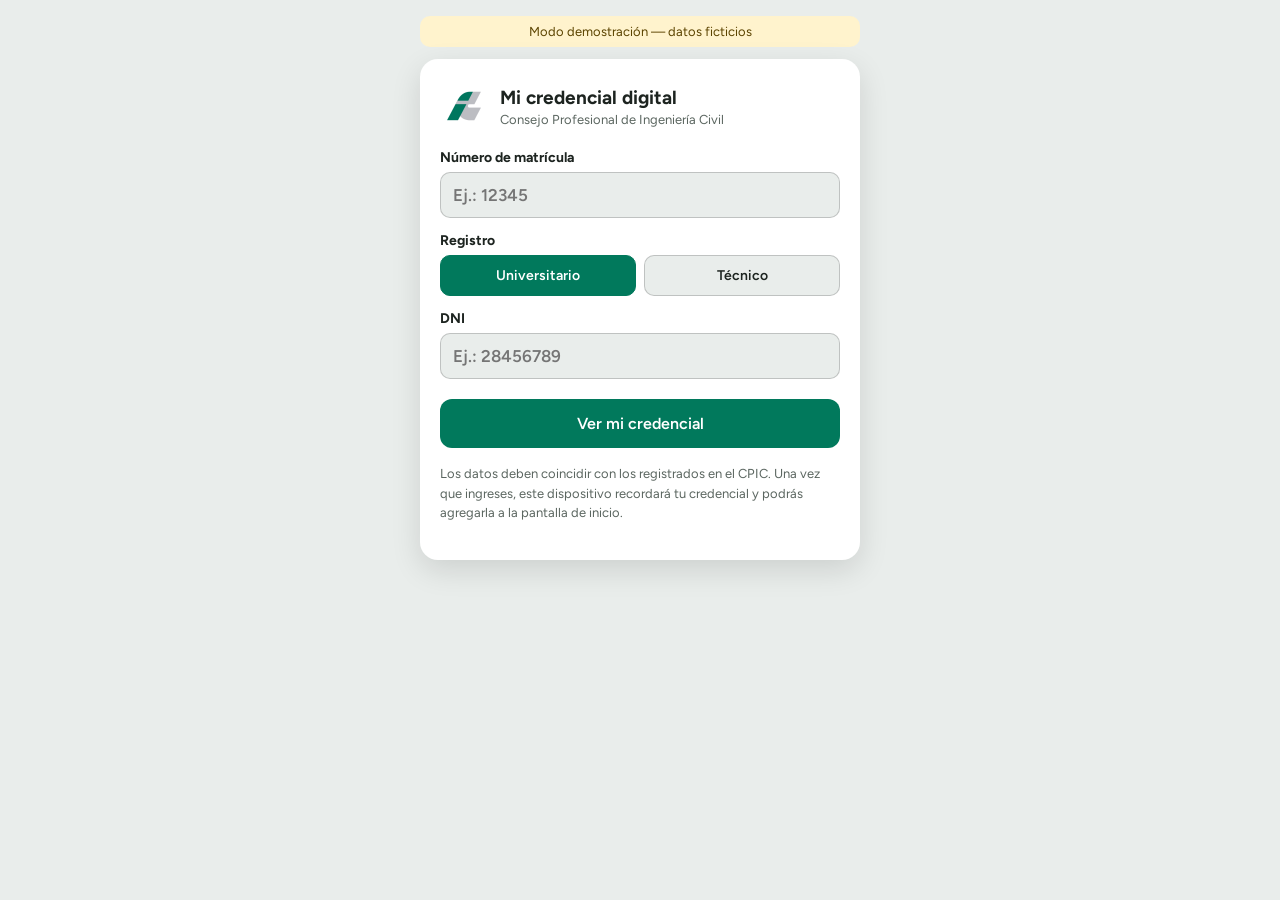
==== credencial/index.html @ 26dfe08c "Subo Credencial Digital" ====
<!doctype html>
<html lang="es">
<head>
<meta charset="utf-8">
<meta name="viewport" content="width=device-width, initial-scale=1, viewport-fit=cover">
<title>Credencial CPIC</title>
<meta name="theme-color" content="#05785b">
<meta name="robots" content="noindex, nofollow">
<link rel="manifest" href="manifest.json">
<link rel="icon" href="icono-192.png">
<link rel="apple-touch-icon" href="icono-192.png">
<meta name="apple-mobile-web-app-capable" content="yes">
<meta name="apple-mobile-web-app-title" content="Credencial CPIC">
<link rel="stylesheet" href="lib/fuentes.css">
<script src="lib/qrcode.min.js"></script>
<script src="config.js"></script>
<style>
  :root{
    --verde:#01795c; --verde-osc:#0b4f3c; --tinta:#1d2622; --gris:#5c6460; --naranja:#c46f0e;
    --rojo:#b3261e; --azul:#1f5f8b; --fondo:#e9edeb; --texto:#1d2420; --sub:#5b6660; --panel:#ffffff;
  }
  @media (prefers-color-scheme: dark){
    :root{ --fondo:#121614; --texto:#e8ece9; --sub:#9aa59f; --panel:#1c2220; }
  }
  *{box-sizing:border-box}
  html,body{margin:0}
  body{
    background:var(--fondo); color:var(--texto);
    font-family:"Figtree",system-ui,sans-serif;
    min-height:100vh; display:flex; flex-direction:column; align-items:center;
    padding:max(16px,env(safe-area-inset-top)) 16px 32px;
  }
  .wrap{width:100%; max-width:440px}

  /* ---------- Tarjeta: reproduce la plantilla v4 (419 x 680 pt) ---------- */
  .tarjeta-box{ border-radius:18px; overflow:hidden; box-shadow:0 10px 30px rgba(0,0,0,.22); background:var(--panel)}
  .tarjeta{ container-type:inline-size; position:relative; width:100%; aspect-ratio:419.04/679.92; overflow:hidden; }
  .tarjeta{ --u: calc(100cqw / 419.04); }
  .fondo{position:absolute; inset:0; background:url(fondo.jpg) center/100% 100% no-repeat}
  .campo{ position:absolute; line-height:1; white-space:nowrap; color:var(--tinta); }
  .f-mat{ right:calc(var(--u)*23.5); top:calc(var(--u)*64.6); font-size:calc(var(--u)*27); font-weight:600; color:var(--verde)}
  .f-ape{ left:calc(var(--u)*154.5); top:calc(var(--u)*183.6); font-size:calc(var(--u)*25.5); font-weight:600}
  .f-nom{ left:calc(var(--u)*154.5); top:calc(var(--u)*214.6); font-size:calc(var(--u)*19.5); font-weight:400}
  .f-dni{ left:calc(var(--u)*154.5); top:calc(var(--u)*248.4); font-size:calc(var(--u)*12); font-weight:400; color:var(--gris)}
  .f-tit{ left:calc(var(--u)*24); top:calc(var(--u)*311.7); font-size:calc(var(--u)*13.5); font-weight:700; color:var(--verde-osc)}
  .f-ins{ left:calc(var(--u)*24); top:calc(var(--u)*352.5); font-size:calc(var(--u)*11.25); font-weight:500}
  .f-exp{ left:calc(var(--u)*24); top:calc(var(--u)*390.7); font-size:calc(var(--u)*11.25); font-weight:500}
  .f-alt{ left:calc(var(--u)*218.6); top:calc(var(--u)*390.7); font-size:calc(var(--u)*11.25); font-weight:500}
  .foto{
    position:absolute; left:calc(var(--u)*23.2); top:calc(var(--u)*123.7);
    width:calc(var(--u)*113.4); height:calc(var(--u)*140.4); border-radius:calc(var(--u)*6);
    background:#dfe3e1 center/cover no-repeat;
  }
  .foto.vacia{
    background-image:url("data:image/svg+xml;utf8,%3Csvg xmlns='http://www.w3.org/2000/svg' viewBox='0 0 113 140'%3E%3Crect width='113' height='140' fill='%23dfe3e1'/%3E%3Ccircle cx='56.5' cy='54' r='22' fill='%23b9c1bd'/%3E%3Cpath d='M12 140c3-30 21-46 44.5-46S98 110 101 140z' fill='%23b9c1bd'/%3E%3C/svg%3E");
  }
  .brillo{
    position:absolute; inset:0; pointer-events:none;
    background:linear-gradient(115deg, transparent 38%, rgba(255,255,255,.35) 48%, rgba(255,255,255,.08) 55%, transparent 64%);
    background-size:300% 100%; animation:brillo 4.5s linear infinite;
  }
  @keyframes brillo{ from{background-position:120% 0} to{background-position:-120% 0} }
  .anulada .tarjeta > :not(.banda){ filter:grayscale(.95) brightness(.92)}
  .banda{
    display:none; position:absolute; left:-12%; right:-12%; top:40%;
    transform:rotate(-24deg); background:rgba(179,38,30,.93); color:#fff;
    text-align:center; font-weight:800; letter-spacing:.08em;
    font-size:calc(var(--u)*27); padding:calc(var(--u)*9) 0; box-shadow:0 4px 18px rgba(0,0,0,.3)
  }
  .anulada .banda{display:block}
  .fallecido .banda{background:rgba(45,52,49,.94); letter-spacing:.14em}

  /* ---------- Franja en vivo ---------- */
  .vivo{ display:flex; align-items:center; gap:14px; padding:14px 16px; background:var(--panel); border-top:1px solid rgba(0,0,0,.06); }
  .estado{flex:1; min-width:0}
  .chip{ display:inline-flex; align-items:center; gap:7px; font-weight:800; font-size:13px; letter-spacing:.02em;
         white-space:nowrap; padding:6px 11px; border-radius:999px; color:#fff; background:var(--verde); }
  @media (max-width:340px){ .chip{font-size:11.5px; padding:5px 9px; gap:5px} .vivo{gap:10px; padding:12px} }
  .chip .punto{width:9px; height:9px; border-radius:50%; background:#9cf2c4; animation:latido 1.4s ease-in-out infinite}
  @keyframes latido{0%,100%{opacity:.35; transform:scale(.8)} 50%{opacity:1; transform:scale(1.15)}}
  .chip.adh{background:var(--azul)} .chip.adh .punto{background:#bfe3ff}
  .chip.mal{background:var(--rojo)} .chip.mal .punto{background:#ffc4bf}
  .chip.gris{background:#6b726e} .chip.gris .punto{animation:none}
  .chip.fall{background:#2d3431} .chip.fall .punto{display:none}
  .reloj{margin-top:8px; font-size:14px; font-weight:600; font-variant-numeric:tabular-nums}
  .consulta{font-size:12px; color:var(--sub); margin-top:3px; line-height:1.35}
  .qr{display:block; flex:none; background:#fff; padding:6px; border-radius:8px; line-height:0}
  .qr img,.qr canvas{width:120px!important; height:120px!important}
  @media (max-width:340px){ .qr img,.qr canvas{width:104px!important; height:104px!important} }
  .codigo{font-size:11px; color:var(--sub); margin-top:4px; letter-spacing:.04em; text-align:center}

  .acciones{display:flex; gap:10px; margin-top:16px; flex-wrap:wrap}
  .btn{ flex:1 1 180px; text-align:center; padding:12px 14px; border-radius:12px; font:600 15px "Figtree",sans-serif;
        border:1px solid rgba(0,0,0,.12); background:var(--panel); color:var(--texto); cursor:pointer; text-decoration:none }
  .btn.prim{background:var(--verde); color:#fff; border-color:transparent}
  .ayuda{display:none; margin-top:12px; background:var(--panel); border-radius:12px; padding:14px 16px; font-size:14px; line-height:1.5}
  .ayuda.abierta{display:block}
  .ayuda ol{margin:6px 0 0; padding-left:20px}
  .aviso{margin-top:14px; font-size:13px; color:var(--sub); text-align:center; line-height:1.45}
  .demo{background:#fff3cd; color:#5c4400; border-radius:10px; padding:8px 12px; font-size:13px; margin-bottom:12px; text-align:center}
  .mensaje{background:var(--panel); border-radius:16px; padding:28px 22px; text-align:center; line-height:1.5}
  .mensaje h1{font-size:20px; margin:12px 0 8px}
  .mensaje img{width:64px; height:64px; border-radius:14px}
  .ingreso{background:var(--panel); border-radius:18px; padding:24px 20px; box-shadow:0 10px 30px rgba(0,0,0,.12)}
  .ingreso .cab{display:flex; align-items:center; gap:12px; margin-bottom:18px}
  .ingreso .cab img{width:48px; height:48px; border-radius:12px}
  .ingreso h1{font-size:19px; margin:0; line-height:1.2}
  .ingreso .cab p{margin:2px 0 0; font-size:13px; color:var(--sub)}
  .ingreso label{display:block; font-weight:700; font-size:14px; margin:14px 0 6px}
  .ingreso input{width:100%; font:600 17px "Figtree",sans-serif; padding:12px; border-radius:10px;
    border:1px solid rgba(0,0,0,.18); background:var(--fondo); color:var(--texto)}
  .seg{display:flex; gap:8px}
  .seg label{flex:1; margin:0; font-weight:600; border:1px solid rgba(0,0,0,.18); border-radius:10px; padding:11px 8px;
    text-align:center; cursor:pointer; background:var(--fondo)}
  .seg input{position:absolute; opacity:0; width:1px; height:1px}
  .seg input:checked + span{color:#fff}
  .seg label:has(input:checked){background:var(--verde); border-color:var(--verde); color:#fff}
  .seg input:focus-visible + span{outline:2px solid var(--verde); outline-offset:4px}
  .ingreso .btn{width:100%; margin-top:20px; font-size:16px; padding:14px}
  .msg{margin-top:14px; font-size:14px; line-height:1.45; border-radius:10px; padding:10px 12px; background:#fdecea; color:#8a1c14}
  .ayuda-ing{margin-top:16px; font-size:13px; color:var(--sub); line-height:1.5}
  .cambiar{display:block; margin:14px auto 0; background:none; border:0; color:var(--sub); font:500 13px "Figtree",sans-serif;
    text-decoration:underline; cursor:pointer}
  [hidden]{display:none!important}
</style>
</head>
<body>
<div class="wrap">
  <div id="demo" class="demo" hidden>Modo demostración — datos ficticios</div>

  <div id="cargando" class="mensaje"><img src="icono-192.png" alt=""><h1>Cargando…</h1></div>

  <form id="ingreso" class="ingreso" hidden novalidate>
    <div class="cab">
      <img src="icono-192.png" alt="">
      <div><h1>Mi credencial digital</h1><p>Consejo Profesional de Ingeniería Civil</p></div>
    </div>
    <label for="iMat">Número de matrícula</label>
    <input id="iMat" inputmode="numeric" autocomplete="off" placeholder="Ej.: 12345" required>
    <label>Registro</label>
    <div class="seg" role="radiogroup">
      <label><input type="radio" name="iReg" value="U" checked><span>Universitario</span></label>
      <label><input type="radio" name="iReg" value="T"><span>Técnico</span></label>
    </div>
    <label for="iDni">DNI</label>
    <input id="iDni" inputmode="numeric" autocomplete="off" placeholder="Ej.: 28456789" required>
    <button class="btn prim" type="submit" id="iBtn">Ver mi credencial</button>
    <div class="msg" id="iMsg" hidden></div>
    <p class="ayuda-ing">Los datos deben coincidir con los registrados en el CPIC. Una vez que ingreses,
      este dispositivo recordará tu credencial y podrás agregarla a la pantalla de inicio.</p>
  </form>

  <div id="error" class="mensaje" hidden>
    <img src="icono-192.png" alt="">
    <h1 id="errTitulo">Link no válido</h1>
    <p id="errTexto"></p>
  </div>

  <div id="credencial" hidden>
    <div class="tarjeta-box">
      <div class="tarjeta" id="tarjeta" aria-label="Credencial del matriculado">
        <div class="fondo"></div>
        <div class="foto vacia" id="vFoto" role="img" aria-label="Foto del matriculado"></div>
        <div class="campo f-mat" id="vMat" data-max="140"></div>
        <div class="campo f-ape" id="vApe" data-max="241"></div>
        <div class="campo f-nom" id="vNom" data-max="241"></div>
        <div class="campo f-dni" id="vDni" data-max="241"></div>
        <div class="campo f-tit" id="vTit" data-max="371"></div>
        <div class="campo f-ins" id="vIns" data-max="371"></div>
        <div class="campo f-exp" id="vExp" data-max="185"></div>
        <div class="campo f-alt" id="vAlt" data-max="177"></div>
        <div class="brillo"></div>
        <div class="banda" id="banda">MATRÍCULA NO ACTIVA</div>
      </div>
      <div class="vivo">
        <div class="estado">
          <span class="chip" id="chip"><span class="punto"></span><span id="chipTxt"></span></span>
          <div class="reloj" id="reloj"></div>
          <div class="consulta" id="consulta"></div>
        </div>
        <div>
          <a class="qr" id="qr" aria-label="Verificar esta credencial en línea"></a>
          <div class="codigo" id="vCod"></div>
        </div>
      </div>
    </div>

    <div class="acciones">
      <button class="btn prim" id="btnInstalar" type="button">Agregar a la pantalla de inicio</button>
      <a class="btn" id="btnVerificar" href="#">Verificar en línea</a>
    </div>
    <div class="ayuda" id="ayuda">
      <strong>Para tenerla siempre a mano en el celular:</strong>
      <ol>
        <li><strong>Android (Chrome):</strong> menú <b>⋮</b> → <b>“Agregar a la pantalla principal”</b> o <b>“Instalar app”</b>.</li>
        <li><strong>iPhone (Safari):</strong> botón <b>Compartir</b> → <b>“Agregar a inicio”</b>.</li>
      </ol>
      Va a aparecer el ícono del CPIC. Cada vez que la abras, la credencial se actualiza sola.
    </div>
    <p class="aviso">La validez de esta credencial se confirma escaneando el código QR,
      que muestra en línea el estado de la matrícula en el CPIC.</p>
    <button class="cambiar" id="btnSalir" type="button">No soy yo · ingresar con otros datos</button>
  </div>
</div>

<script>
(function(){
  const CFG = window.CPIC_CONFIG || {};
  const $ = id => document.getElementById(id);
  const LS_COD = "cpic_cred_codigo", LS_DATOS = "cpic_cred_datos";
  const ls = {
    get(k){ try{ return localStorage.getItem(k) }catch(e){ return null } },
    set(k,v){ try{ localStorage.setItem(k,v) }catch(e){} }
  };

  // ---- Datos ficticios para probar sin conectar la planilla ----
  const base = { registro:"Universitario", universidad:"", foto:"" };
  const DEMO = {
    "DEMO": Object.assign({}, base, { ok:true, matricula:"12345", apellido:"GONZÁLEZ", nombre:"María Laura", dni:"28.456.789",
      titulo:"Ingeniera Civil", institucion:"Universidad de Buenos Aires - Facultad de Ingeniería", fechaTitulo:"15/12/2005",
      fechaInscripcion:"03/04/2006", estadoCredencial:"Activo", estadoDetalle:"Activo", codigoVerificacion:"DEMO" }),
    "DEMO-ADH": Object.assign({}, base, { ok:true, matricula:"4321", apellido:"MARTÍNEZ", nombre:"Sergio", dni:"20.111.333",
      titulo:"Ingeniero Civil", institucion:"Universidad Tecnológica Nacional", fechaTitulo:"10/03/1985",
      fechaInscripcion:"22/05/1985", estadoCredencial:"Adherente", estadoDetalle:"Adherentes", codigoVerificacion:"DEMO-ADH" }),
    "DEMO-VIT": Object.assign({}, base, { ok:true, matricula:"2222", apellido:"ROMERO", nombre:"Elena", dni:"5.432.198",
      titulo:"Ingeniera Civil", institucion:"Universidad de Buenos Aires", fechaTitulo:"15/12/1972",
      fechaInscripcion:"10/04/1973", estadoCredencial:"Vitalicio", estadoDetalle:"Vitalicio", codigoVerificacion:"DEMO-VIT" }),
    "DEMO-FALL": Object.assign({}, base, { ok:true, matricula:"1111", apellido:"LÓPEZ", nombre:"Ricardo", dni:"8.123.456",
      titulo:"Ingeniero Civil", institucion:"Universidad de Buenos Aires", fechaTitulo:"12/12/1970",
      fechaInscripcion:"01/03/1971", estadoCredencial:"Fallecido", estadoDetalle:"Fallecido", codigoVerificacion:"DEMO-FALL" }),
    "DEMO-BAJA": Object.assign({}, base, { ok:true, matricula:"6789", apellido:"PÉREZ", nombre:"Juan Carlos", dni:"17.234.567",
      registro:"Técnico", titulo:"Maestro Mayor de Obras", institucion:"ENET Nº 13 - CABA", fechaTitulo:"20/07/1990",
      fechaInscripcion:"11/09/1990", estadoCredencial:"No Activo", estadoDetalle:"No Activo - Suspendido", codigoVerificacion:"DEMO-BAJA" })
  };

  // Acceso de prueba: (matrícula, registro, DNI) → código
  const DEMO_ACCESO = { "12345|U|28456789":"DEMO", "4321|U|20111333":"DEMO-ADH", "6789|T|17234567":"DEMO-BAJA" };

  const params = new URLSearchParams(location.search);
  let codigo = (params.get("c") || "").trim().toUpperCase();
  if (codigo) ls.set(LS_COD, codigo); else codigo = (ls.get(LS_COD) || "");

  const modoDemo = !CFG.API_URL;
  if (modoDemo) $("demo").hidden = false;

  function mostrarError(titulo, texto){
    $("cargando").hidden = true; $("credencial").hidden = true;
    $("errTitulo").textContent = titulo;
    $("errTexto").textContent = texto + " " + (CFG.CONTACTO || "");
    $("error").hidden = false;
  }
  function mostrarIngreso(mensaje){
    $("cargando").hidden = true; $("credencial").hidden = true; $("error").hidden = true;
    $("ingreso").hidden = false;
    $("iMsg").hidden = !mensaje; $("iMsg").textContent = mensaje || "";
  }

  async function acceder(m, r, d){
    if (modoDemo){ await new Promise(x => setTimeout(x, 300));
      const c = DEMO_ACCESO[m + "|" + r + "|" + d]; return c ? { ok:true, c } : { ok:false, error:"no_coincide", restantes:4 }; }
    const u = CFG.API_URL + "?accion=acceso&m=" + encodeURIComponent(m) + "&r=" + r + "&d=" + encodeURIComponent(d);
    const res = await fetch(u, { redirect:"follow" });
    if (!res.ok) throw new Error("http " + res.status);
    return res.json();
  }

  $("ingreso").addEventListener("submit", async e => {
    e.preventDefault();
    const m = $("iMat").value.replace(/\D/g, "").replace(/^0+/, "");
    const d = $("iDni").value.replace(/\D/g, "").replace(/^0+/, "");
    const r = (document.querySelector('input[name="iReg"]:checked') || {}).value || "U";
    if (!m || d.length < 6){ mostrarIngreso("Completá el número de matrícula y el DNI."); return; }
    $("iBtn").disabled = true; $("iBtn").textContent = "Verificando…"; $("iMsg").hidden = true;
    try{
      const x = await acceder(m, r, d);
      if (x.ok && x.c){
        codigo = x.c; ls.set(LS_COD, codigo);
        history.replaceState(null, "", location.pathname);
        $("ingreso").hidden = true; $("cargando").hidden = false;
        cargar();
      } else if (x.error === "bloqueado"){
        mostrarIngreso("Demasiados intentos con esa matrícula. Probá de nuevo en " + (x.minutos || 30) + " minutos.");
      } else if (x.error === "no_disponible"){
        mostrarIngreso("No es posible mostrar esta credencial. " + (CFG.CONTACTO || ""));
      } else {
        mostrarIngreso("Los datos no coinciden con el registro del CPIC. Revisá la matrícula, el registro y el DNI." +
          (x.restantes !== undefined && x.restantes <= 2 ? " Te quedan " + x.restantes + " intentos." : ""));
      }
    }catch(err){
      mostrarIngreso("No pudimos conectarnos. Revisá tu conexión a internet y volvé a intentar.");
    }finally{
      $("iBtn").disabled = false; $("iBtn").textContent = "Ver mi credencial";
    }
  });

  $("btnSalir").addEventListener("click", () => {
    try{ localStorage.removeItem(LS_COD); localStorage.removeItem(LS_DATOS); }catch(e){}
    codigo = ""; history.replaceState(null, "", location.pathname);
    $("iMat").value = ""; $("iDni").value = "";
    mostrarIngreso("");
  });

  async function obtener(){
    if (modoDemo){ await new Promise(r => setTimeout(r, 300)); return DEMO[codigo] || { ok:false }; }
    const r = await fetch(CFG.API_URL + "?accion=credencial&c=" + encodeURIComponent(codigo), { redirect:"follow" });
    if (!r.ok) throw new Error("http " + r.status);
    return r.json();
  }

  // Achica la letra si un texto largo no entra en su espacio
  function ajustar(){
    const u = $("tarjeta").clientWidth / 419.04;
    document.querySelectorAll(".campo[data-max]").forEach(el => {
      el.style.fontSize = "";
      const max = parseFloat(el.dataset.max) * u;
      if (el.scrollWidth > max){
        const fs = parseFloat(getComputedStyle(el).fontSize);
        el.style.fontSize = Math.max(fs * max / el.scrollWidth, fs * 0.4) + "px";
      }
    });
  }

  function pintar(d, enLinea, cuando){
    $("vMat").textContent = d.matricula || "";
    $("vApe").textContent = (d.apellido || "").toUpperCase();
    $("vNom").textContent = d.nombre || "";
    $("vDni").textContent = d.dni ? "DNI " + d.dni : "";
    $("vTit").textContent = d.titulo || "";
    $("vIns").textContent = d.institucion || "";
    $("vExp").textContent = d.fechaTitulo || "";
    $("vAlt").textContent = d.fechaInscripcion || "";
    const foto = $("vFoto");
    foto.classList.toggle("vacia", !d.foto);
    foto.style.backgroundImage = d.foto ? 'url("' + d.foto + '")' : "";

    const est = (d.estadoCredencial || "").toLowerCase();
    const activo = est === "activo", adherente = est === "adherente", fallecido = est === "fallecido";
    const vitalicio = est === "vitalicio";
    const chip = $("chip"); chip.className = "chip";
    const caja = document.querySelector(".tarjeta-box");
    caja.classList.toggle("anulada", enLinea && !activo && !adherente && !vitalicio);
    caja.classList.toggle("fallecido", enLinea && fallecido);
    $("banda").textContent = fallecido ? "FALLECIDO" : "MATRÍCULA NO ACTIVA";
    if (!enLinea){
      chip.classList.add("gris"); $("chipTxt").textContent = "SIN CONEXIÓN";
      $("consulta").textContent = "Datos guardados el " + cuando + ". Conectate para verificar el estado.";
    } else if (activo){
      $("chipTxt").textContent = "MATRÍCULA ACTIVA";
      $("consulta").textContent = "Estado consultado en línea al CPIC";
    } else if (vitalicio){
      $("chipTxt").textContent = "MATRÍCULA VITALICIA";
      $("consulta").textContent = "Estado consultado en línea al CPIC";
    } else if (adherente){
      chip.classList.add("adh"); $("chipTxt").textContent = "ADHERENTE";
      $("consulta").textContent = "Estado consultado en línea al CPIC";
    } else if (fallecido){
      chip.classList.add("fall"); $("chipTxt").textContent = "FALLECIDO";
      $("consulta").textContent = "Credencial sin validez. Consultado en línea al CPIC";
    } else {
      chip.classList.add("mal"); $("chipTxt").textContent = "NO ACTIVA";
      $("consulta").textContent = (d.estadoDetalle ? d.estadoDetalle + ". " : "") + "Consultado en línea al CPIC";
    }

    const vcod = d.codigoVerificacion || "";
    const urlVer = new URL(CFG.URL_VERIFICAR || "../verificar/", location.href);
    urlVer.searchParams.set("v", vcod);
    $("qr").innerHTML = ""; $("qr").href = urlVer.href; $("btnVerificar").href = urlVer.href;
    if (window.QRCode && vcod){
      new QRCode($("qr"), { text:urlVer.href, width:360, height:360, colorDark:"#0b4f3c", colorLight:"#ffffff",
                            correctLevel:QRCode.CorrectLevel.M });
      $("qr").querySelectorAll("img,canvas").forEach(el => {
        el.setAttribute("alt", "Código QR para verificar esta credencial"); el.setAttribute("role", "img");
        el.setAttribute("aria-label", "Código QR para verificar esta credencial"); });
      $("qr").removeAttribute("title");
    }
    $("vCod").textContent = vcod;

    $("cargando").hidden = true; $("error").hidden = true; $("credencial").hidden = false;
    requestAnimationFrame(ajustar);
    if (document.fonts) document.fonts.ready.then(ajustar);
  }

  const fmt = new Intl.DateTimeFormat("es-AR", { weekday:"short", day:"2-digit", month:"2-digit", year:"numeric",
                                                 hour:"2-digit", minute:"2-digit", second:"2-digit", hour12:false });
  function tic(){ $("reloj").textContent = fmt.format(new Date()); }
  tic(); setInterval(tic, 1000);
  window.addEventListener("resize", ajustar);

  $("btnInstalar").addEventListener("click", () => {
    if (window._instalar){ window._instalar.prompt(); window._instalar = null; return; }
    $("ayuda").classList.toggle("abierta");
  });
  window.addEventListener("beforeinstallprompt", e => { e.preventDefault(); window._instalar = e; });
  if ("serviceWorker" in navigator && location.protocol === "https:") navigator.serviceWorker.register("sw.js").catch(() => {});

  function cargar(reintento){ obtener().then(d => {
    // Un error del servidor no invalida la credencial guardada: se trata como "sin conexión"
    if (d && !d.ok && d.error !== "no_encontrado" && !modoDemo) throw new Error(d.error || "servidor");
    if (!d || !d.ok){
      // Antes de descartarla, se reintenta una vez (por si coincidió con una sincronización)
      if (!reintento && !modoDemo){ setTimeout(() => cargar(true), 2500); return; }
      try{ localStorage.removeItem(LS_COD); localStorage.removeItem(LS_DATOS); }catch(e){}
      mostrarIngreso("Tu credencial guardada ya no es válida. Ingresá de nuevo con tus datos.");
      return;
    }
    ls.set(LS_DATOS, JSON.stringify({ d, cuando:new Date().toLocaleString("es-AR"), codigo }));
    pintar(d, true);
  }).catch(() => {
    let g = null; try{ g = JSON.parse(ls.get(LS_DATOS) || "null") }catch(e){}
    if (g && g.codigo === codigo) pintar(g.d, false, g.cuando);
    else mostrarError("Sin conexión", "No pudimos consultar tu credencial. Revisá tu conexión a internet y volvé a intentar.");
  }); }

  if (codigo) cargar(); else mostrarIngreso("");
})();
</script>
</body>
</html>
---- credencial/lib/fuentes.css ----
/* Tipografía Figtree (SIL Open Font License), incluida localmente para que funcione sin conexión */
@font-face{font-family:"Figtree";font-style:normal;font-weight:400;font-display:swap;src:url(figtree-400.woff2) format("woff2")}
@font-face{font-family:"Figtree";font-style:normal;font-weight:500;font-display:swap;src:url(figtree-500.woff2) format("woff2")}
@font-face{font-family:"Figtree";font-style:normal;font-weight:600;font-display:swap;src:url(figtree-600.woff2) format("woff2")}
@font-face{font-family:"Figtree";font-style:normal;font-weight:700;font-display:swap;src:url(figtree-700.woff2) format("woff2")}
@font-face{font-family:"Figtree";font-style:normal;font-weight:800;font-display:swap;src:url(figtree-800.woff2) format("woff2")}
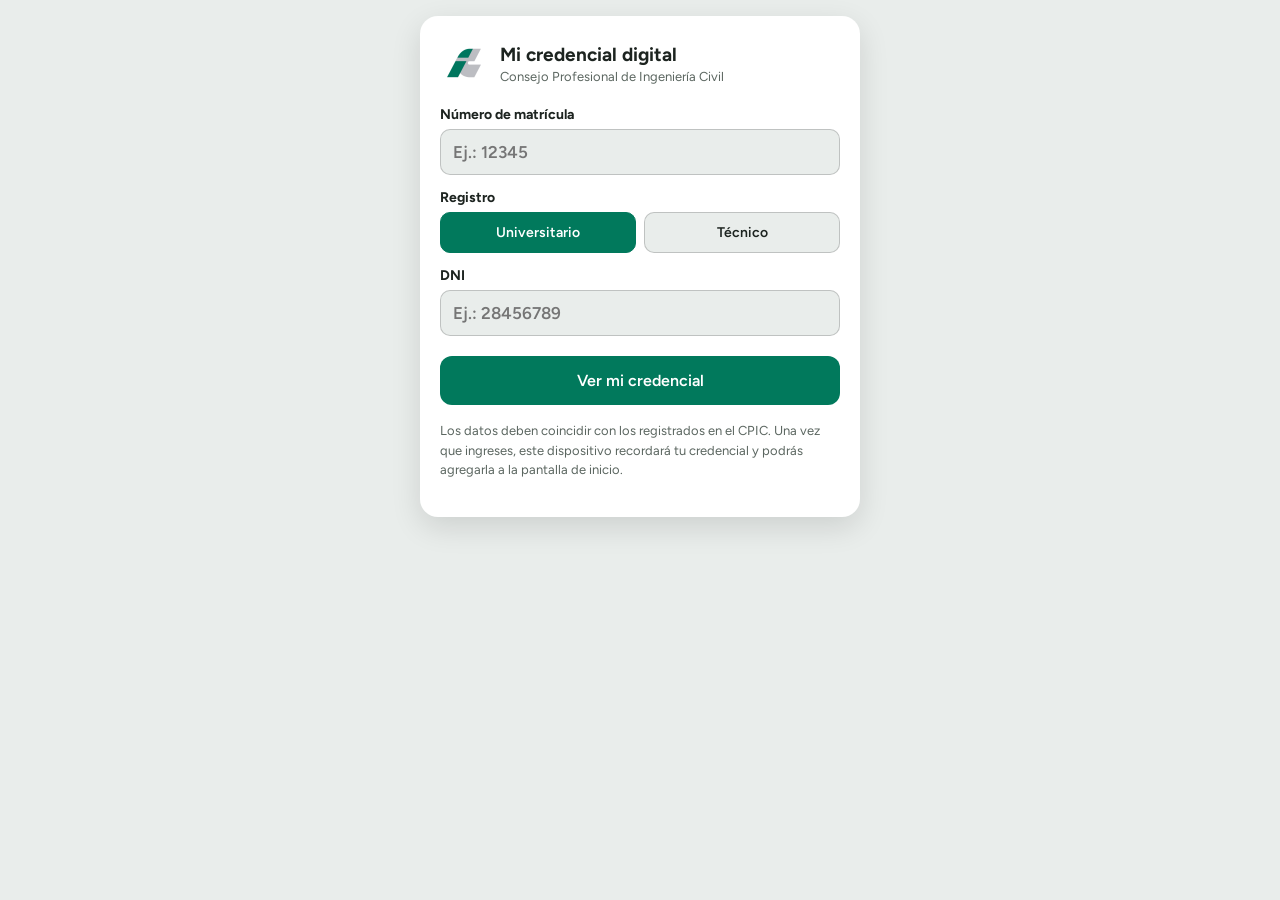
==== commit 996627c6: "Add files via upload" ====
--- a/credencial/index.html
+++ b/credencial/index.html
@@ -302,7 +302,7 @@
 
   async function obtener(){
     if (modoDemo){ await new Promise(r => setTimeout(r, 300)); return DEMO[codigo] || { ok:false }; }
-    const r = await fetch(CFG.API_URL + "?accion=credencial&c=" + encodeURIComponent(codigo), { redirect:"follow" });
+    const r = await fetch(CFG.API_URL + "?accion=credencial&cod=" + encodeURIComponent(codigo), { redirect:"follow" });
     if (!r.ok) throw new Error("http " + r.status);
     return r.json();
   }
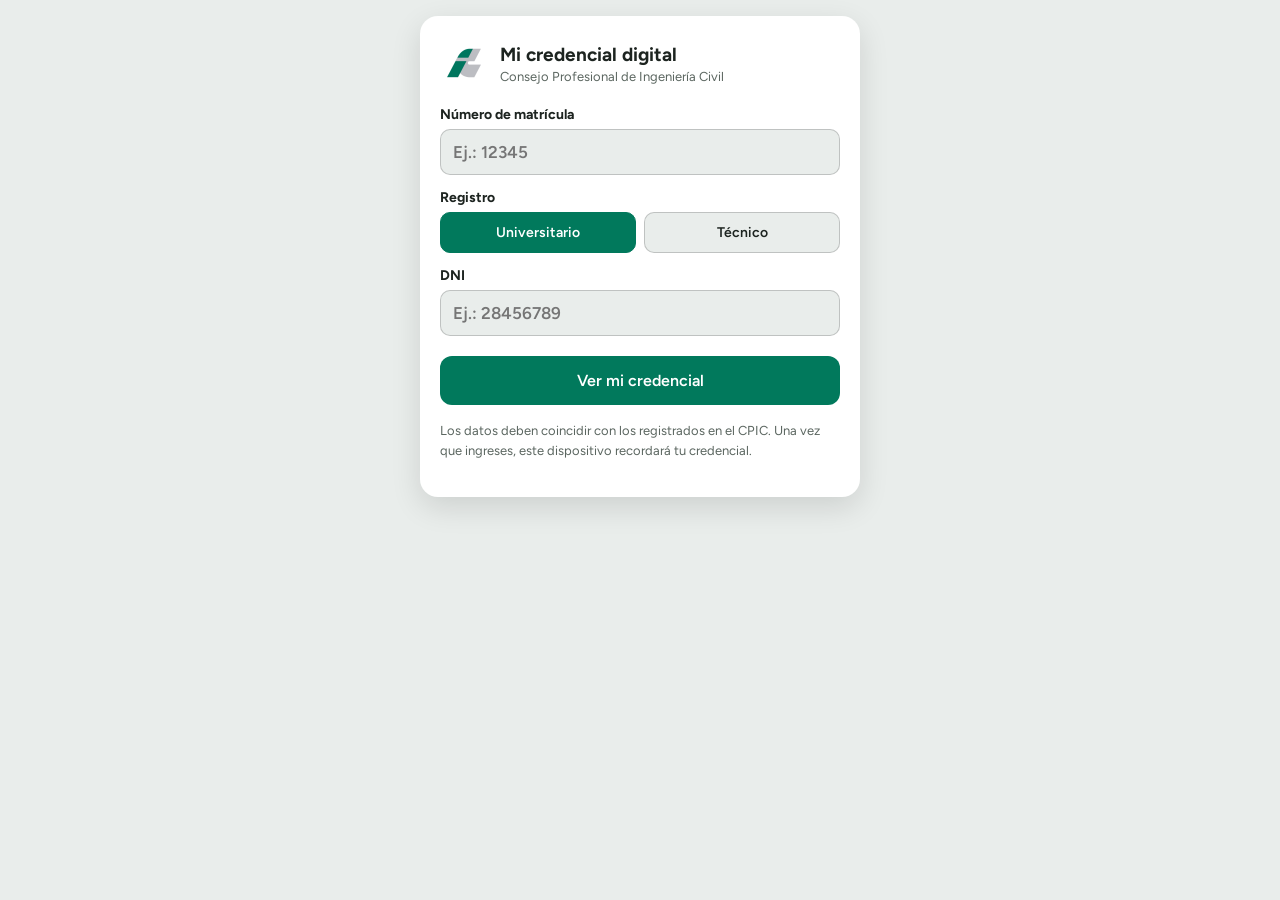
==== commit 8a6a9eaa: "Add files via upload" ====
--- a/credencial/index.html
+++ b/credencial/index.html
@@ -119,8 +119,9 @@
   .ingreso .btn{width:100%; margin-top:20px; font-size:16px; padding:14px}
   .msg{margin-top:14px; font-size:14px; line-height:1.45; border-radius:10px; padding:10px 12px; background:#fdecea; color:#8a1c14}
   .ayuda-ing{margin-top:16px; font-size:13px; color:var(--sub); line-height:1.5}
-  .cambiar{display:block; margin:14px auto 0; background:none; border:0; color:var(--sub); font:500 13px "Figtree",sans-serif;
-    text-decoration:underline; cursor:pointer}
+  .cambiar{display:block; width:100%; margin:14px 0 0; padding:13px 14px; border-radius:12px; cursor:pointer;
+    background:none; border:1px solid rgba(0,0,0,.18); color:var(--texto); font:600 16px "Figtree",sans-serif}
+  @media (prefers-color-scheme: dark){ .cambiar{border-color:rgba(255,255,255,.25)} }
   [hidden]{display:none!important}
 </style>
 </head>
@@ -147,7 +148,7 @@
     <button class="btn prim" type="submit" id="iBtn">Ver mi credencial</button>
     <div class="msg" id="iMsg" hidden></div>
     <p class="ayuda-ing">Los datos deben coincidir con los registrados en el CPIC. Una vez que ingreses,
-      este dispositivo recordará tu credencial y podrás agregarla a la pantalla de inicio.</p>
+      este dispositivo recordará tu credencial.</p>
   </form>
 
   <div id="error" class="mensaje" hidden>
@@ -186,16 +187,7 @@
     </div>
 
     <div class="acciones">
-      <button class="btn prim" id="btnInstalar" type="button">Agregar a la pantalla de inicio</button>
-      <a class="btn" id="btnVerificar" href="#">Verificar en línea</a>
-    </div>
-    <div class="ayuda" id="ayuda">
-      <strong>Para tenerla siempre a mano en el celular:</strong>
-      <ol>
-        <li><strong>Android (Chrome):</strong> menú <b>⋮</b> → <b>“Agregar a la pantalla principal”</b> o <b>“Instalar app”</b>.</li>
-        <li><strong>iPhone (Safari):</strong> botón <b>Compartir</b> → <b>“Agregar a inicio”</b>.</li>
-      </ol>
-      Va a aparecer el ícono del CPIC. Cada vez que la abras, la credencial se actualiza sola.
+      <a class="btn prim" id="btnVerificar" href="#">Verificar en línea</a>
     </div>
     <p class="aviso">La validez de esta credencial se confirma escaneando el código QR,
       que muestra en línea el estado de la matrícula en el CPIC.</p>
@@ -386,11 +378,6 @@
   tic(); setInterval(tic, 1000);
   window.addEventListener("resize", ajustar);
 
-  $("btnInstalar").addEventListener("click", () => {
-    if (window._instalar){ window._instalar.prompt(); window._instalar = null; return; }
-    $("ayuda").classList.toggle("abierta");
-  });
-  window.addEventListener("beforeinstallprompt", e => { e.preventDefault(); window._instalar = e; });
   if ("serviceWorker" in navigator && location.protocol === "https:") navigator.serviceWorker.register("sw.js").catch(() => {});
 
   function cargar(reintento){ obtener().then(d => {
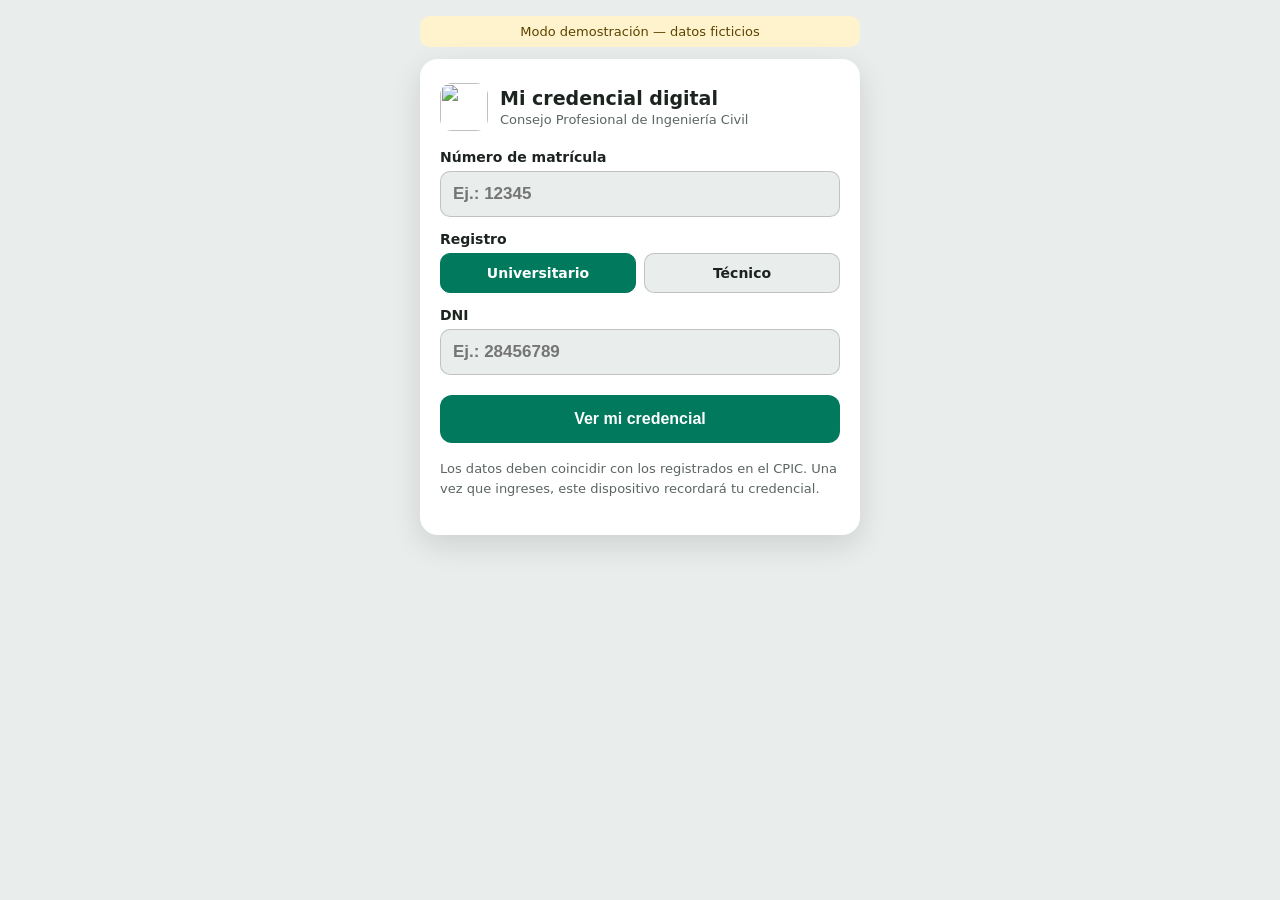
==== commit cd6af81c: "Add files via upload" ====
--- a/credencial/index.html
+++ b/credencial/index.html
@@ -49,8 +49,10 @@
   .foto{
     position:absolute; left:calc(var(--u)*23.2); top:calc(var(--u)*123.7);
     width:calc(var(--u)*113.4); height:calc(var(--u)*140.4); border-radius:calc(var(--u)*6);
-    background:#dfe3e1 center/cover no-repeat;
-  }
+    background:#dfe3e1 center/cover no-repeat; overflow:hidden;
+  }
+  .foto img{display:block; width:100%; height:100%; object-fit:cover; -webkit-user-drag:none}
+  .foto.vacia img{display:none}
   .foto.vacia{
     background-image:url("data:image/svg+xml;utf8,%3Csvg xmlns='http://www.w3.org/2000/svg' viewBox='0 0 113 140'%3E%3Crect width='113' height='140' fill='%23dfe3e1'/%3E%3Ccircle cx='56.5' cy='54' r='22' fill='%23b9c1bd'/%3E%3Cpath d='M12 140c3-30 21-46 44.5-46S98 110 101 140z' fill='%23b9c1bd'/%3E%3C/svg%3E");
   }
@@ -161,7 +163,7 @@
     <div class="tarjeta-box">
       <div class="tarjeta" id="tarjeta" aria-label="Credencial del matriculado">
         <div class="fondo"></div>
-        <div class="foto vacia" id="vFoto" role="img" aria-label="Foto del matriculado"></div>
+        <div class="foto vacia" id="vFoto"><img id="vFotoImg" alt="Foto del matriculado"></div>
         <div class="campo f-mat" id="vMat" data-max="140"></div>
         <div class="campo f-ape" id="vApe" data-max="241"></div>
         <div class="campo f-nom" id="vNom" data-max="241"></div>
@@ -191,7 +193,7 @@
     </div>
     <p class="aviso">La validez de esta credencial se confirma escaneando el código QR,
       que muestra en línea el estado de la matrícula en el CPIC.</p>
-    <button class="cambiar" id="btnSalir" type="button">No soy yo · ingresar con otros datos</button>
+    <button class="cambiar" id="btnSalir" type="button">Consultar otro matriculado</button>
   </div>
 </div>
 
@@ -230,7 +232,11 @@
 
   const params = new URLSearchParams(location.search);
   let codigo = (params.get("c") || "").trim().toUpperCase();
-  if (codigo) ls.set(LS_COD, codigo); else codigo = (ls.get(LS_COD) || "");
+  // ?nuevo=1 (desde la verificación): pantalla de ingreso con los datos vacíos
+  if (params.has("nuevo")){
+    try{ localStorage.removeItem(LS_COD); localStorage.removeItem(LS_DATOS); }catch(e){}
+    codigo = ""; history.replaceState(null, "", location.pathname);
+  } else if (codigo) ls.set(LS_COD, codigo); else codigo = (ls.get(LS_COD) || "");
 
   const modoDemo = !CFG.API_URL;
   if (modoDemo) $("demo").hidden = false;
@@ -312,6 +318,28 @@
     });
   }
 
+  // La foto se muestra como <img> desde un Blob (más compatible con Safari/iPhone que un data URL en CSS)
+  let urlFoto = null;
+  function mostrarFoto(dataUrl){
+    const caja = $("vFoto"), img = $("vFotoImg");
+    if (urlFoto){ try{ URL.revokeObjectURL(urlFoto); }catch(e){} urlFoto = null; }
+    if (!dataUrl){ img.removeAttribute("src"); caja.classList.add("vacia"); return; }
+    let src = dataUrl;
+    try{
+      const m = /^data:([^;,]*)(;base64)?,(.*)$/.exec(dataUrl);
+      if (m && m[2]){
+        const bin = atob(m[3]); const bytes = new Uint8Array(bin.length);
+        for (let i = 0; i < bin.length; i++) bytes[i] = bin.charCodeAt(i);
+        const tipo = (bytes[0] === 0x89 && bytes[1] === 0x50) ? "image/png" : "image/jpeg";
+        urlFoto = URL.createObjectURL(new Blob([bytes], { type: tipo }));
+        src = urlFoto;
+      }
+    }catch(e){ src = dataUrl; }
+    img.onload = () => caja.classList.remove("vacia");
+    img.onerror = () => { if (src !== dataUrl){ src = dataUrl; img.src = dataUrl; } else caja.classList.add("vacia"); };
+    img.src = src;
+  }
+
   function pintar(d, enLinea, cuando){
     $("vMat").textContent = d.matricula || "";
     $("vApe").textContent = (d.apellido || "").toUpperCase();
@@ -321,9 +349,7 @@
     $("vIns").textContent = d.institucion || "";
     $("vExp").textContent = d.fechaTitulo || "";
     $("vAlt").textContent = d.fechaInscripcion || "";
-    const foto = $("vFoto");
-    foto.classList.toggle("vacia", !d.foto);
-    foto.style.backgroundImage = d.foto ? 'url("' + d.foto + '")' : "";
+    mostrarFoto(d.foto);
 
     const est = (d.estadoCredencial || "").toLowerCase();
     const activo = est === "activo", adherente = est === "adherente", fallecido = est === "fallecido";
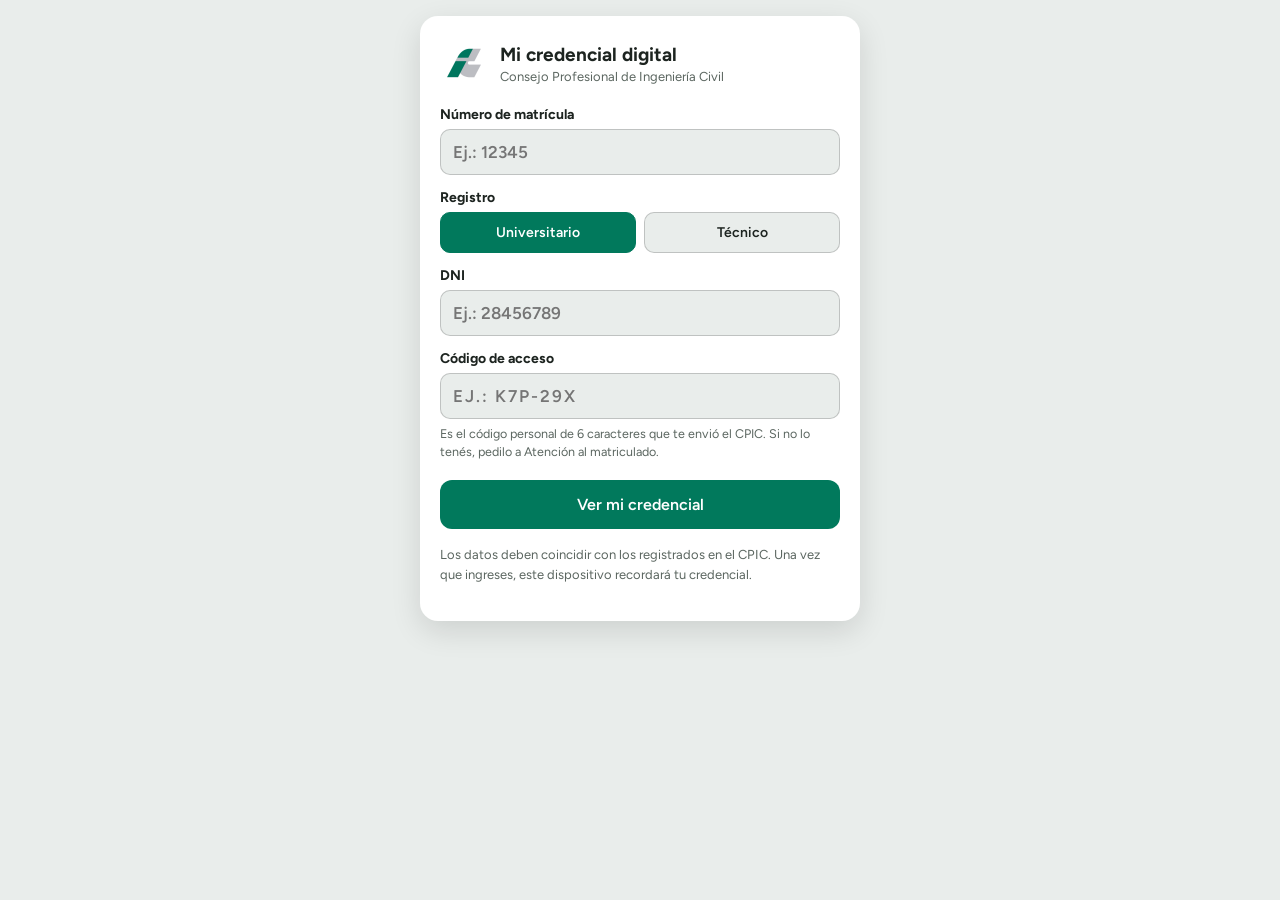
==== commit b9cf2177: "Add files via upload" ====
--- a/credencial/index.html
+++ b/credencial/index.html
@@ -118,6 +118,8 @@
   .seg input:checked + span{color:#fff}
   .seg label:has(input:checked){background:var(--verde); border-color:var(--verde); color:#fff}
   .seg input:focus-visible + span{outline:2px solid var(--verde); outline-offset:4px}
+  .ingreso input.cod{text-transform:uppercase; letter-spacing:.12em}
+  .ayuda-cod{margin:6px 0 0; font-size:12.5px; color:var(--sub); line-height:1.4}
   .ingreso .btn{width:100%; margin-top:20px; font-size:16px; padding:14px}
   .msg{margin-top:14px; font-size:14px; line-height:1.45; border-radius:10px; padding:10px 12px; background:#fdecea; color:#8a1c14}
   .ayuda-ing{margin-top:16px; font-size:13px; color:var(--sub); line-height:1.5}
@@ -147,6 +149,11 @@
     </div>
     <label for="iDni">DNI</label>
     <input id="iDni" inputmode="numeric" autocomplete="off" placeholder="Ej.: 28456789" required>
+    <label for="iCod">Código de acceso</label>
+    <input id="iCod" class="cod" autocomplete="off" autocapitalize="characters" spellcheck="false" maxlength="9"
+      placeholder="Ej.: K7P-29X" required aria-describedby="iCodAyuda">
+    <p class="ayuda-cod" id="iCodAyuda">Es el código personal de 6 caracteres que te envió el CPIC.
+      Si no lo tenés, pedilo a Atención al matriculado.</p>
     <button class="btn prim" type="submit" id="iBtn">Ver mi credencial</button>
     <div class="msg" id="iMsg" hidden></div>
     <p class="ayuda-ing">Los datos deben coincidir con los registrados en el CPIC. Una vez que ingreses,
@@ -228,7 +235,7 @@
   };
 
   // Acceso de prueba: (matrícula, registro, DNI) → código
-  const DEMO_ACCESO = { "12345|U|28456789":"DEMO", "4321|U|20111333":"DEMO-ADH", "6789|T|17234567":"DEMO-BAJA" };
+  const DEMO_ACCESO = { "12345|U|28456789|K7P29X":"DEMO", "4321|U|20111333|ADH234":"DEMO-ADH", "6789|T|17234567|BAJ567":"DEMO-BAJA" };
 
   const params = new URLSearchParams(location.search);
   let codigo = (params.get("c") || "").trim().toUpperCase();
@@ -253,10 +260,11 @@
     $("iMsg").hidden = !mensaje; $("iMsg").textContent = mensaje || "";
   }
 
-  async function acceder(m, r, d){
+  async function acceder(m, r, d, k){
     if (modoDemo){ await new Promise(x => setTimeout(x, 300));
-      const c = DEMO_ACCESO[m + "|" + r + "|" + d]; return c ? { ok:true, c } : { ok:false, error:"no_coincide", restantes:4 }; }
-    const u = CFG.API_URL + "?accion=acceso&m=" + encodeURIComponent(m) + "&r=" + r + "&d=" + encodeURIComponent(d);
+      const c = DEMO_ACCESO[m + "|" + r + "|" + d + "|" + k]; return c ? { ok:true, c } : { ok:false, error:"no_coincide", restantes:4 }; }
+    const u = CFG.API_URL + "?accion=acceso&m=" + encodeURIComponent(m) + "&r=" + r + "&d=" + encodeURIComponent(d) +
+              "&k=" + encodeURIComponent(k);
     const res = await fetch(u, { redirect:"follow" });
     if (!res.ok) throw new Error("http " + res.status);
     return res.json();
@@ -267,10 +275,12 @@
     const m = $("iMat").value.replace(/\D/g, "").replace(/^0+/, "");
     const d = $("iDni").value.replace(/\D/g, "").replace(/^0+/, "");
     const r = (document.querySelector('input[name="iReg"]:checked') || {}).value || "U";
+    const k = $("iCod").value.toUpperCase().replace(/[^A-Z0-9]/g, "");
     if (!m || d.length < 6){ mostrarIngreso("Completá el número de matrícula y el DNI."); return; }
+    if (k.length !== 6){ mostrarIngreso("Completá el código de acceso: son 6 caracteres, por ejemplo K7P-29X."); return; }
     $("iBtn").disabled = true; $("iBtn").textContent = "Verificando…"; $("iMsg").hidden = true;
     try{
-      const x = await acceder(m, r, d);
+      const x = await acceder(m, r, d, k);
       if (x.ok && x.c){
         codigo = x.c; ls.set(LS_COD, codigo);
         history.replaceState(null, "", location.pathname);
@@ -281,7 +291,7 @@
       } else if (x.error === "no_disponible"){
         mostrarIngreso("No es posible mostrar esta credencial. " + (CFG.CONTACTO || ""));
       } else {
-        mostrarIngreso("Los datos no coinciden con el registro del CPIC. Revisá la matrícula, el registro y el DNI." +
+        mostrarIngreso("Los datos no coinciden con el registro del CPIC. Revisá la matrícula, el registro, el DNI y el código de acceso." +
           (x.restantes !== undefined && x.restantes <= 2 ? " Te quedan " + x.restantes + " intentos." : ""));
       }
     }catch(err){
@@ -294,7 +304,7 @@
   $("btnSalir").addEventListener("click", () => {
     try{ localStorage.removeItem(LS_COD); localStorage.removeItem(LS_DATOS); }catch(e){}
     codigo = ""; history.replaceState(null, "", location.pathname);
-    $("iMat").value = ""; $("iDni").value = "";
+    $("iMat").value = ""; $("iDni").value = ""; $("iCod").value = "";
     mostrarIngreso("");
   });
 
--- a/credencial/lib/fuentes.css
+++ b/credencial/lib/fuentes.css
@@ -0,0 +1,6 @@
+/* Tipografía Figtree (SIL Open Font License), incluida localmente para que funcione sin conexión */
+@font-face{font-family:"Figtree";font-style:normal;font-weight:400;font-display:swap;src:url(figtree-400.woff2) format("woff2")}
+@font-face{font-family:"Figtree";font-style:normal;font-weight:500;font-display:swap;src:url(figtree-500.woff2) format("woff2")}
+@font-face{font-family:"Figtree";font-style:normal;font-weight:600;font-display:swap;src:url(figtree-600.woff2) format("woff2")}
+@font-face{font-family:"Figtree";font-style:normal;font-weight:700;font-display:swap;src:url(figtree-700.woff2) format("woff2")}
+@font-face{font-family:"Figtree";font-style:normal;font-weight:800;font-display:swap;src:url(figtree-800.woff2) format("woff2")}
